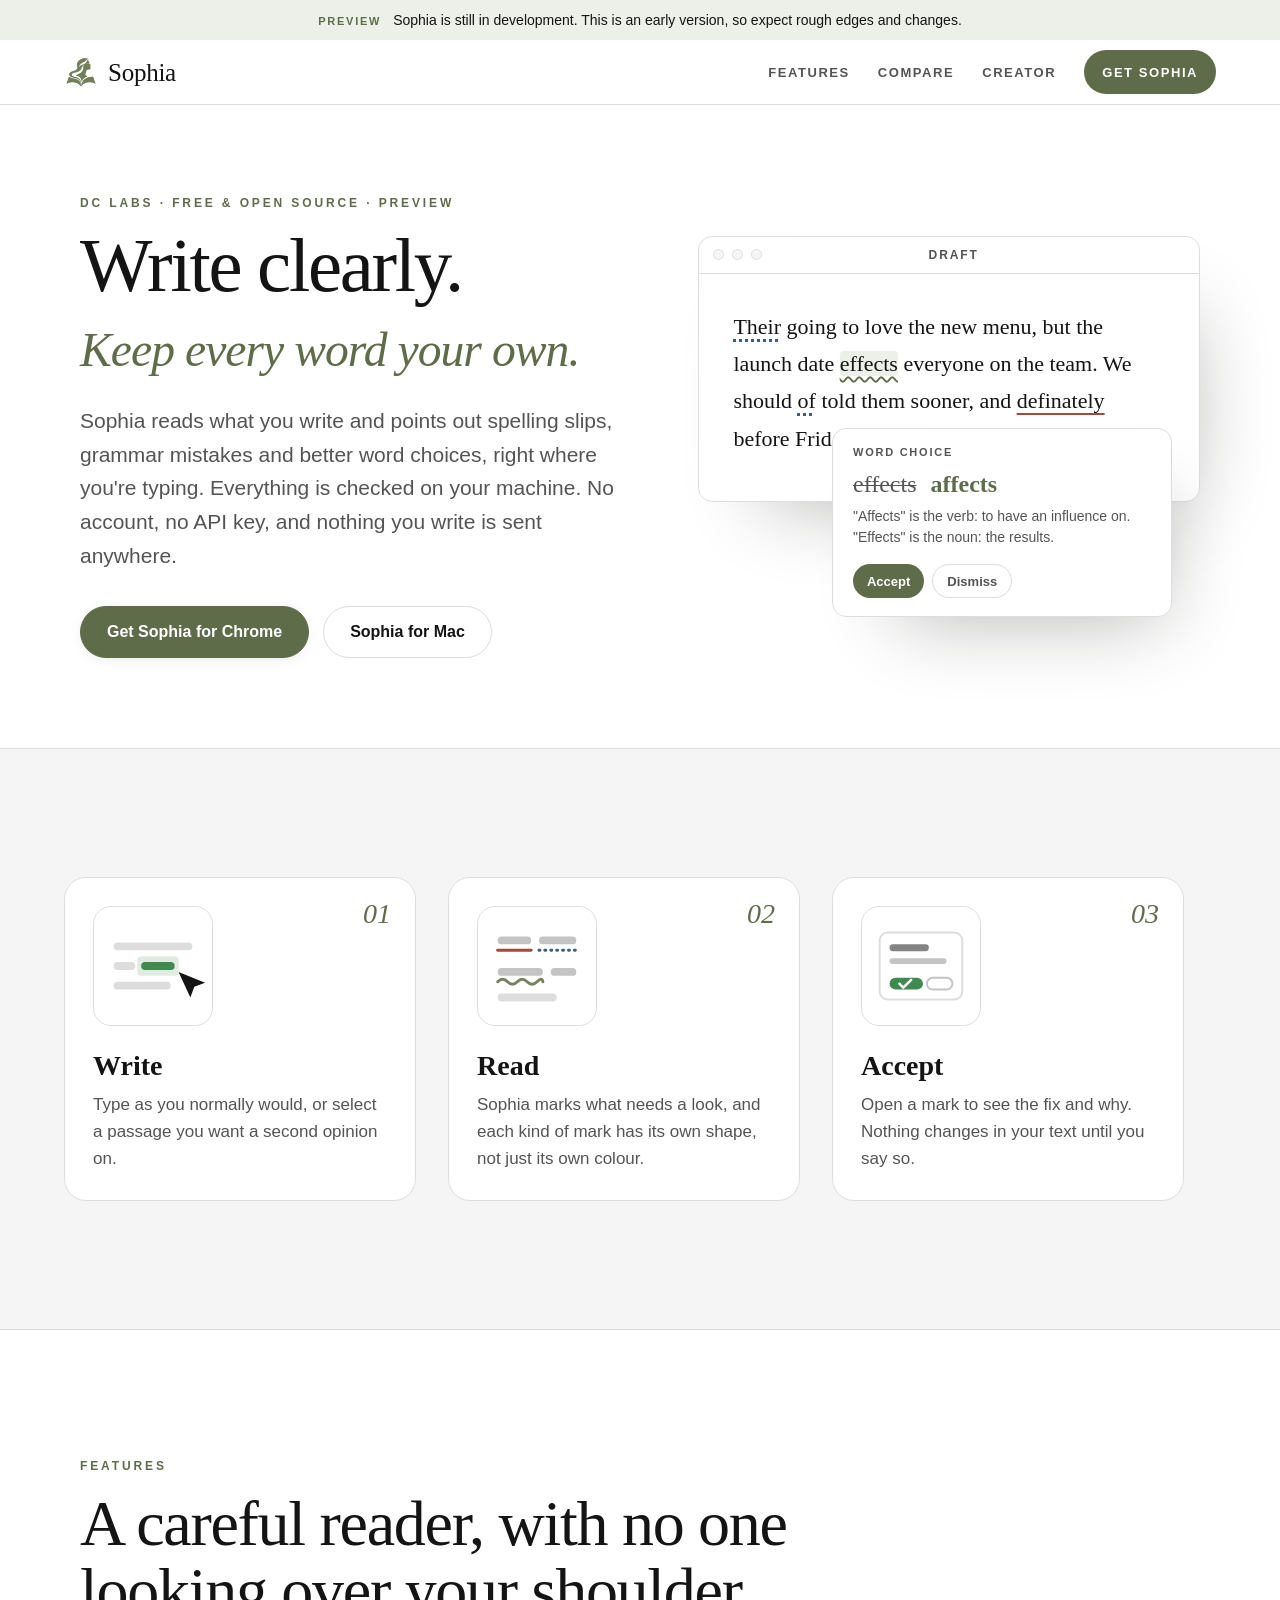
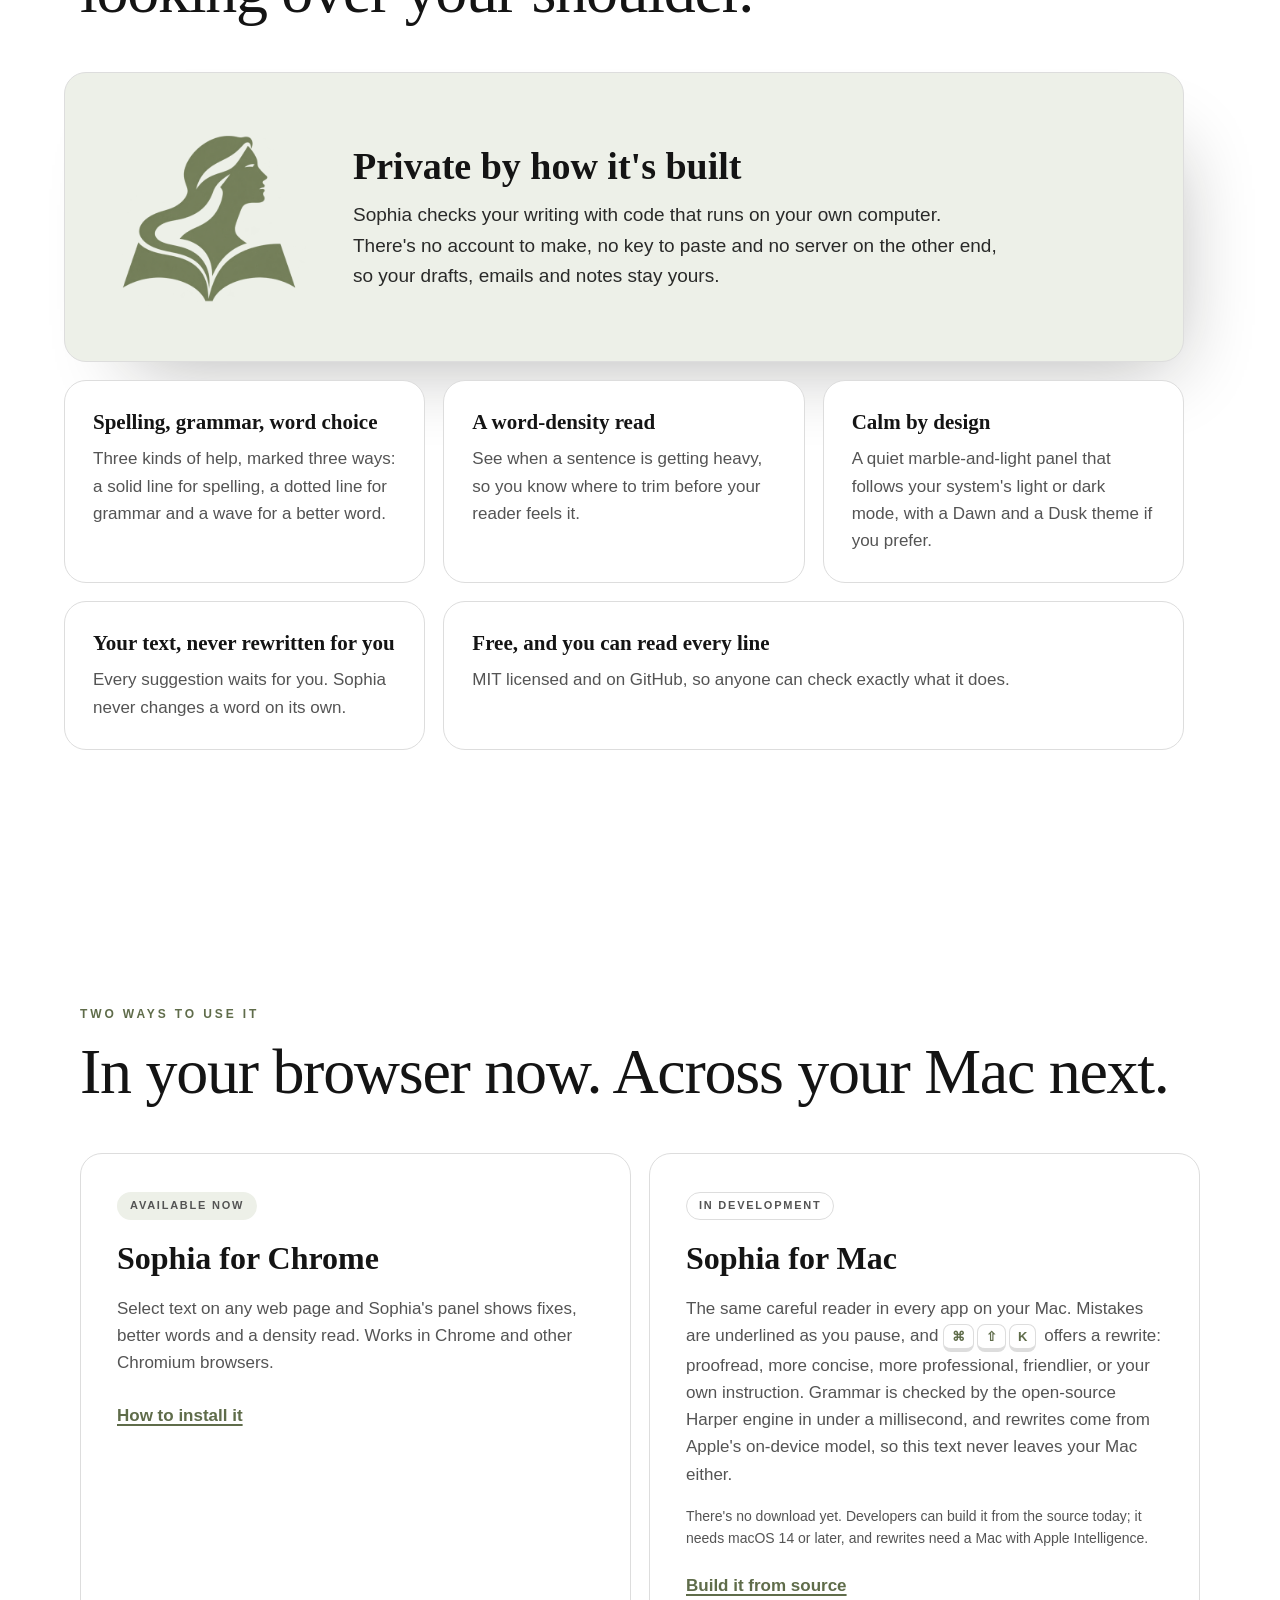
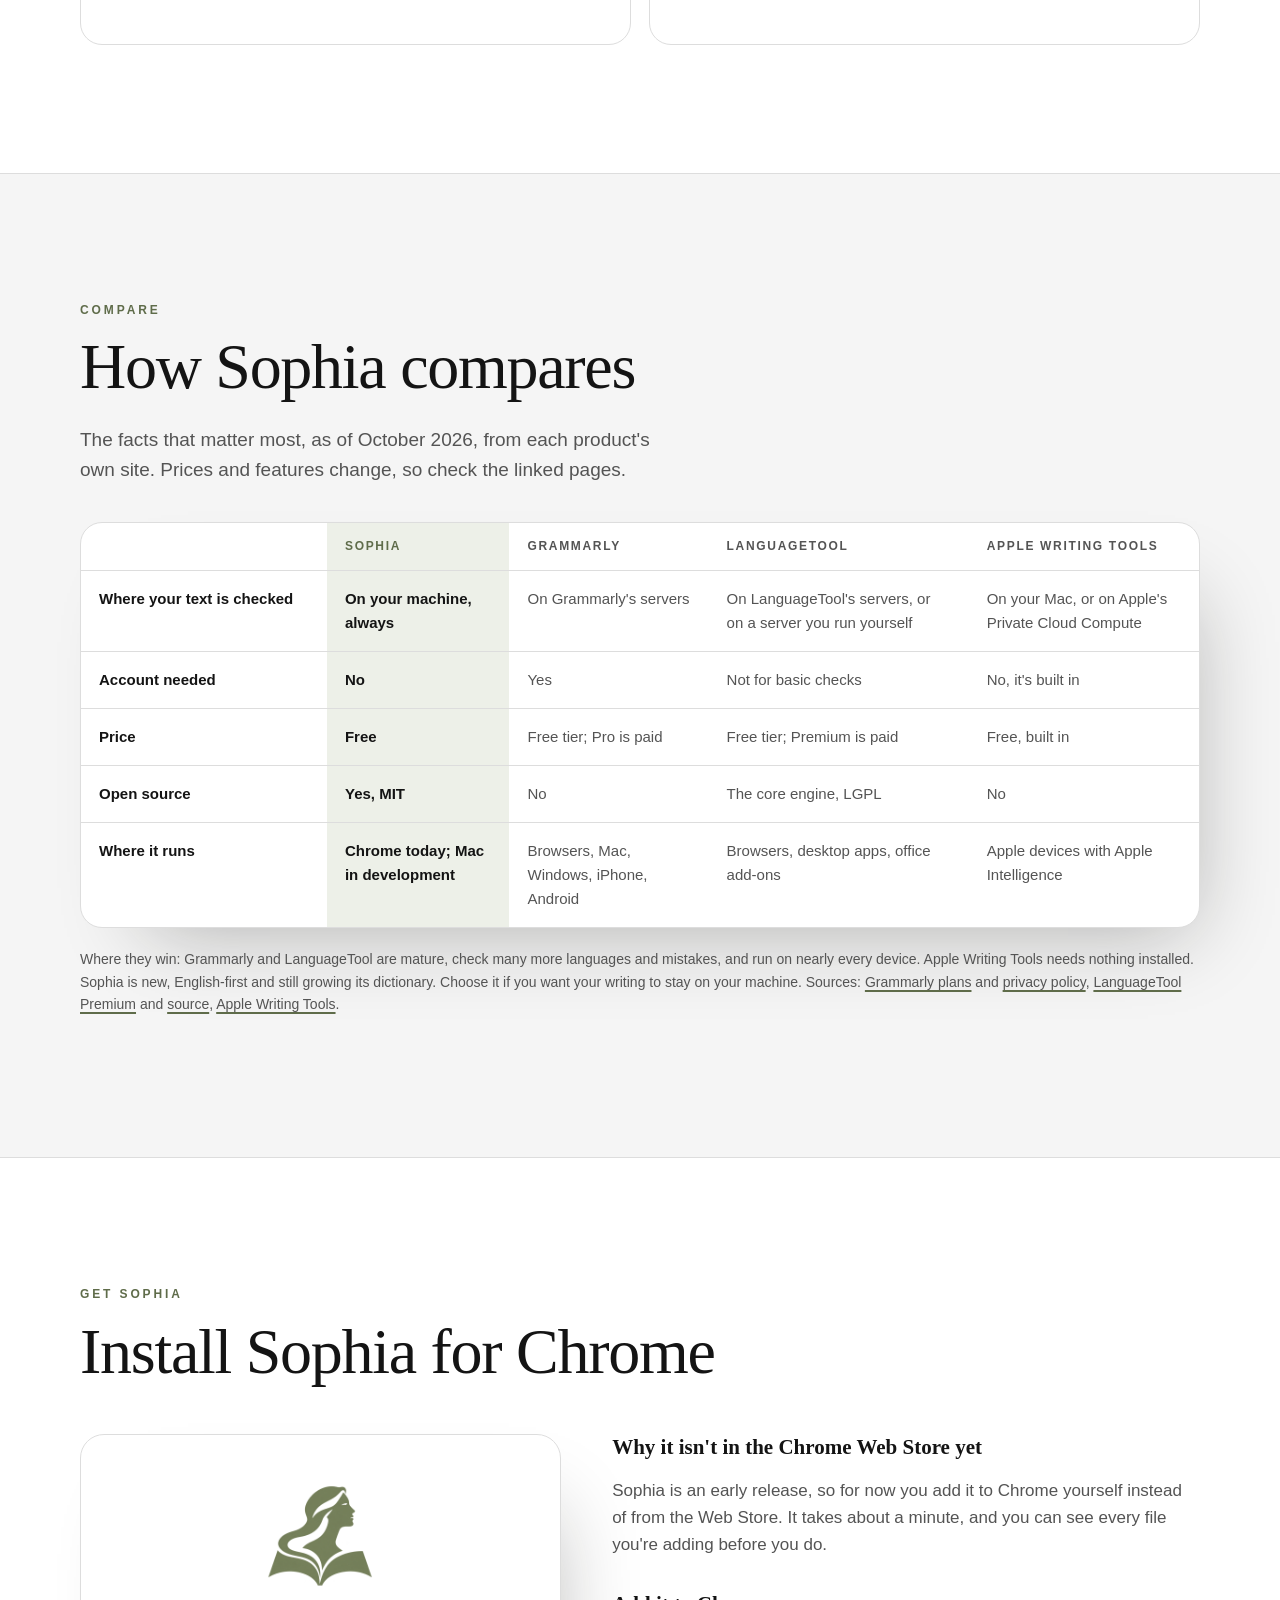
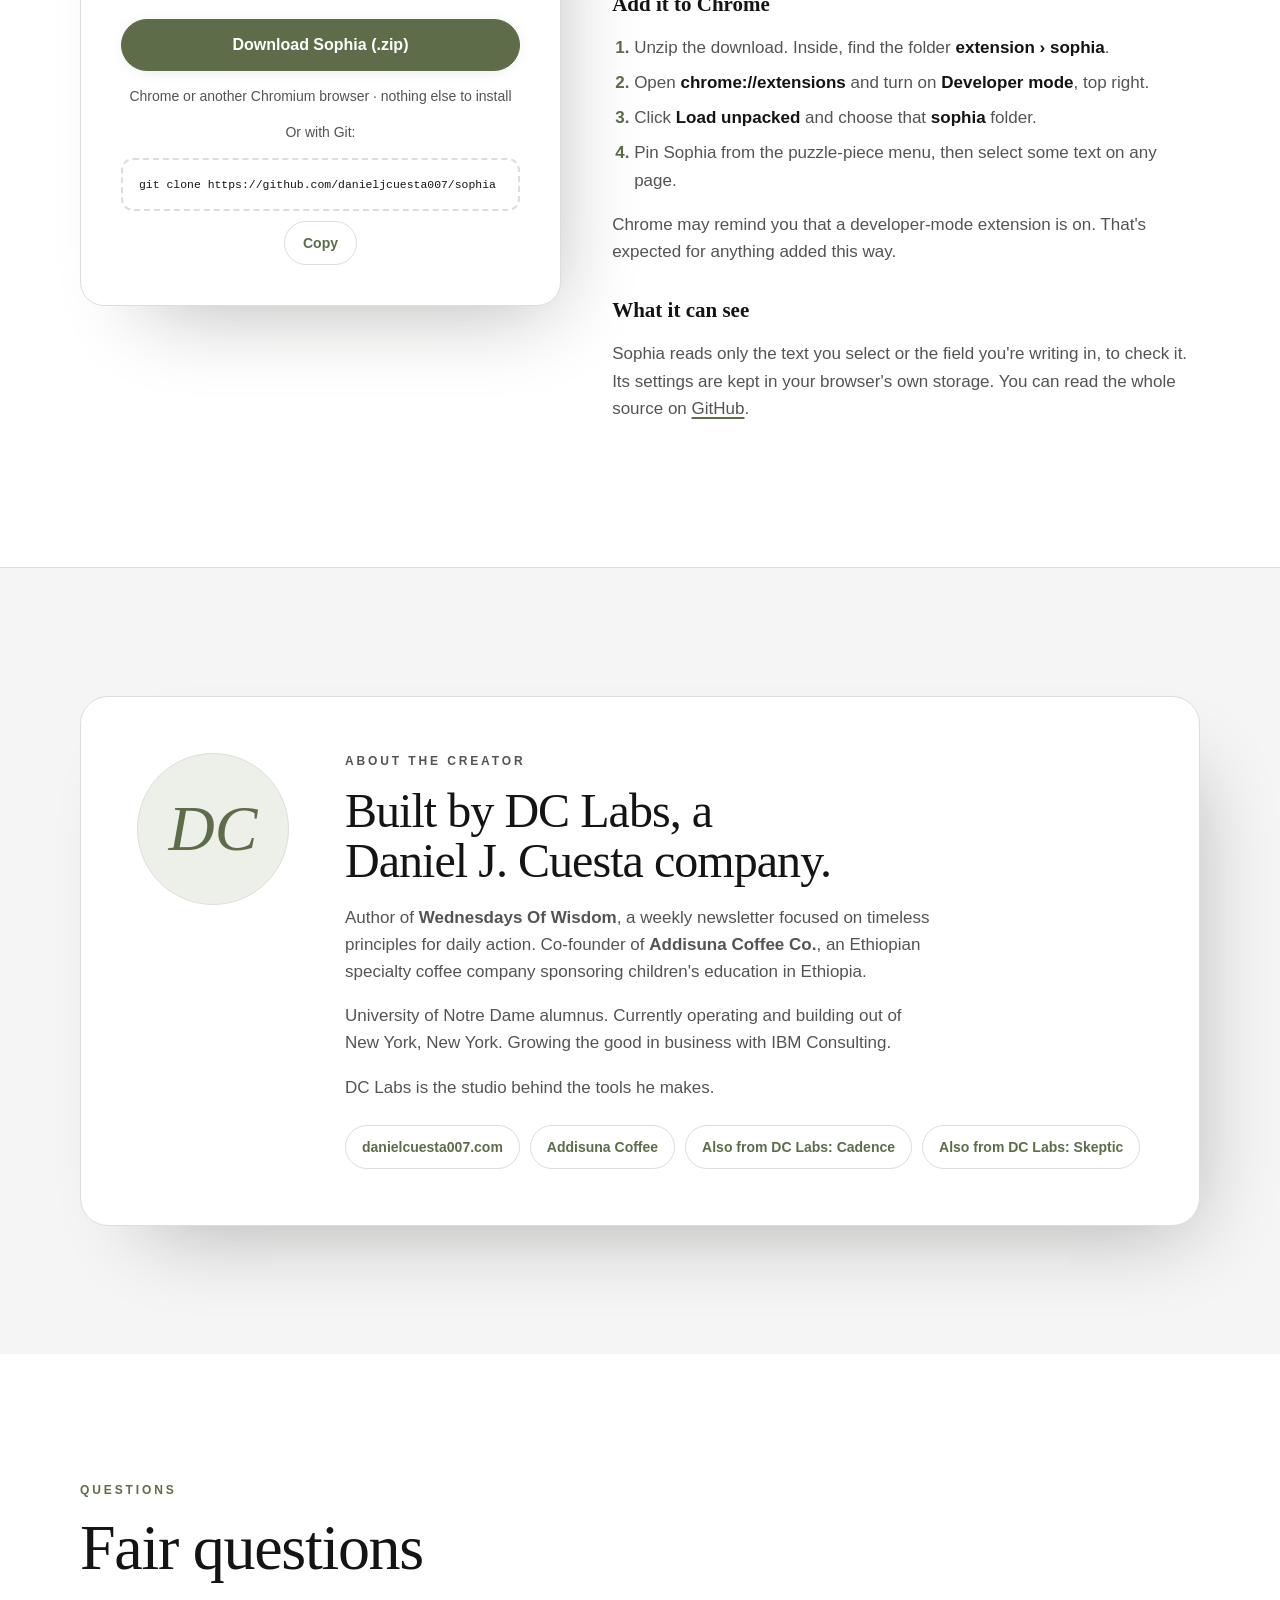
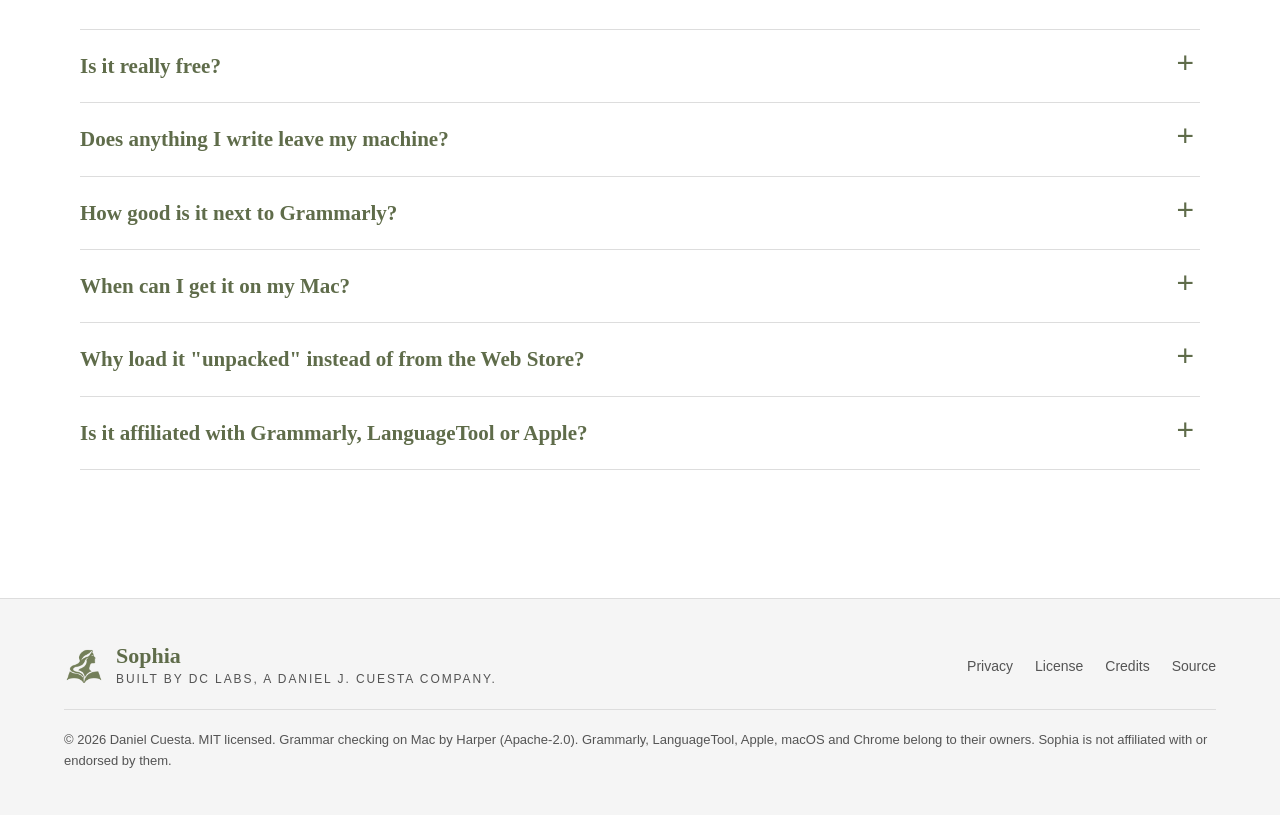
==== site/index.html @ b8b7ab7d "Site: use the Lady Wisdom mark and white surfaces across every page Replaces the older green S (art/" ====
<!doctype html>
<html lang="en">
<head>
<meta charset="utf-8">
<meta name="viewport" content="width=device-width,initial-scale=1">
<title>Sophia: a writing companion that keeps your words on your machine</title>
<meta name="description" content="Sophia checks spelling, grammar and word choice right where you write, and nothing you write leaves your machine. Free and open source, from DC Labs. Preview: still in development. Chrome today, Mac in development.">
<meta name="theme-color" content="#ffffff" media="(prefers-color-scheme: light)">
<meta name="theme-color" content="#141414" media="(prefers-color-scheme: dark)">
<meta property="og:title" content="Sophia: a writing companion that keeps your words on your machine">
<meta property="og:description" content="Spelling, grammar and word choice, checked where you write. No account, no API key, no network calls. Free and open source, from DC Labs.">
<meta property="og:url" content="https://sophia-writing.pages.dev/">
<meta property="og:image" content="https://sophia-writing.pages.dev/icon-512.png">
<link rel="icon" href="favicon.png" type="image/png">
<link rel="apple-touch-icon" href="apple-touch-icon.png">
<link rel="stylesheet" href="style.css">
<script src="site.js" defer></script>
</head>
<body>
<a class="skip" href="#main">Skip to content</a>

<p class="preview-note" role="note"><b>Preview</b> Sophia is still in development. This is an early version, so expect rough edges and changes.</p>

<header class="site-header">
  <a class="brand" href="index.html" aria-label="Sophia home"><img src="icon-512.png" alt="" width="34" height="34"><span>Sophia</span></a>
  <nav aria-label="Main navigation">
    <a href="#features">Features</a>
    <a href="#compare">Compare</a>
    <a href="#creator">Creator</a>
    <a class="nav-cta" href="#get">Get Sophia</a>
  </nav>
</header>

<main id="main" tabindex="-1">

<section class="hero" aria-labelledby="hero-title">
  <div class="hero-grid">
    <div class="hero-copy">
      <p class="eyebrow">DC Labs · Free &amp; open source · Preview</p>
      <h1 id="hero-title">Write clearly.<br><span>Keep every word your own.</span></h1>
      <p class="lede">Sophia reads what you write and points out spelling slips, grammar mistakes and better word choices, right where you're typing. Everything is checked on your machine. No account, no API key, and nothing you write is sent anywhere.</p>
      <div class="hero-actions">
        <a class="button" href="#get">Get Sophia for Chrome</a>
        <a class="button ghost" href="#mac">Sophia for Mac</a>
      </div>
    </div>
    <div class="demo" aria-hidden="true">
      <div class="window">
        <div class="window-bar"><span></span><span></span><span></span><p>Draft</p></div>
        <p class="draft"><mark class="u-grammar">Their</mark> going to love the new menu, but the launch date <mark class="u-word is-open">effects</mark> everyone on the team. We should <mark class="u-grammar">of</mark> told them sooner, and <mark class="u-spell">definately</mark> before Friday.</p>
      </div>
      <div class="card">
        <p class="card-kind">Word choice</p>
        <p class="card-fix"><s>effects</s> <b>affects</b></p>
        <p class="card-why">"Affects" is the verb: to have an influence on. "Effects" is the noun: the results.</p>
        <p class="card-actions"><span class="card-accept">Accept</span><span class="card-dismiss">Dismiss</span></p>
      </div>
    </div>
  </div>
</section>

<section class="steps-band" aria-labelledby="steps-title">
  <h2 id="steps-title" class="visually-hidden">How it works</h2>
  <ol class="steps">
    <li><img class="spot" src="art/select.svg" alt="" width="120" height="120"><h3>Write</h3><p>Type as you normally would, or select a passage you want a second opinion on.</p></li>
    <li><img class="spot" src="art/read.svg" alt="" width="120" height="120"><h3>Read</h3><p>Sophia marks what needs a look, and each kind of mark has its own shape, not just its own colour.</p></li>
    <li><img class="spot" src="art/accept.svg" alt="" width="120" height="120"><h3>Accept</h3><p>Open a mark to see the fix and why. Nothing changes in your text until you say so.</p></li>
  </ol>
</section>

<section class="features" id="features" aria-labelledby="features-title">
  <p class="kicker">Features</p>
  <h2 id="features-title">A careful reader, with no one looking over your shoulder.</h2>
  <ul class="feature-grid">
    <li class="feature-lead"><img class="lead-art" src="icon-512.png" alt="" width="200" height="200"><div><h3>Private by how it's built</h3><p>Sophia checks your writing with code that runs on your own computer. There's no account to make, no key to paste and no server on the other end, so your drafts, emails and notes stay yours.</p></div></li>
    <li><h3>Spelling, grammar, word choice</h3><p>Three kinds of help, marked three ways: a solid line for spelling, a dotted line for grammar and a wave for a better word.</p></li>
    <li><h3>A word-density read</h3><p>See when a sentence is getting heavy, so you know where to trim before your reader feels it.</p></li>
    <li><h3>Calm by design</h3><p>A quiet marble-and-light panel that follows your system's light or dark mode, with a Dawn and a Dusk theme if you prefer.</p></li>
    <li><h3>Your text, never rewritten for you</h3><p>Every suggestion waits for you. Sophia never changes a word on its own.</p></li>
    <li><h3>Free, and you can read every line</h3><p>MIT licensed and on GitHub, so anyone can check exactly what it does.</p></li>
  </ul>
</section>

<section class="surfaces" id="mac" aria-labelledby="surfaces-title">
  <p class="kicker">Two ways to use it</p>
  <h2 id="surfaces-title">In your browser now. Across your Mac next.</h2>
  <div class="surface-grid">
    <article class="surface">
      <p class="status status-ready">Available now</p>
      <h3>Sophia for Chrome</h3>
      <p>Select text on any web page and Sophia's panel shows fixes, better words and a density read. Works in Chrome and other Chromium browsers.</p>
      <a class="text-link" href="#get">How to install it</a>
    </article>
    <article class="surface">
      <p class="status">In development</p>
      <h3>Sophia for Mac</h3>
      <p>The same careful reader in every app on your Mac. Mistakes are underlined as you pause, and <kbd>⌘</kbd><kbd>⇧</kbd><kbd>K</kbd> offers a rewrite: proofread, more concise, more professional, friendlier, or your own instruction. Grammar is checked by the open-source Harper engine in under a millisecond, and rewrites come from Apple's on-device model, so this text never leaves your Mac either.</p>
      <p class="small">There's no download yet. Developers can build it from the source today; it needs macOS 14 or later, and rewrites need a Mac with Apple Intelligence.</p>
      <a class="text-link" href="https://github.com/danieljcuesta007/sophia#build-and-run" rel="noopener">Build it from source</a>
    </article>
  </div>
</section>

<section class="compare" id="compare" aria-labelledby="compare-title">
  <p class="kicker">Compare</p>
  <h2 id="compare-title">How Sophia compares</h2>
  <p class="section-lede">The facts that matter most, as of October 2026, from each product's own site. Prices and features change, so check the linked pages.</p>
  <div class="table-wrap" tabindex="0" role="region" aria-labelledby="compare-title">
    <table>
      <thead><tr><th scope="col"><span class="visually-hidden">Feature</span></th><th scope="col" class="us">Sophia</th><th scope="col">Grammarly</th><th scope="col">LanguageTool</th><th scope="col">Apple Writing Tools</th></tr></thead>
      <tbody>
        <tr><th scope="row">Where your text is checked</th><td class="us">On your machine, always</td><td>On Grammarly's servers</td><td>On LanguageTool's servers, or on a server you run yourself</td><td>On your Mac, or on Apple's Private Cloud Compute</td></tr>
        <tr><th scope="row">Account needed</th><td class="us">No</td><td>Yes</td><td>Not for basic checks</td><td>No, it's built in</td></tr>
        <tr><th scope="row">Price</th><td class="us">Free</td><td>Free tier; Pro is paid</td><td>Free tier; Premium is paid</td><td>Free, built in</td></tr>
        <tr><th scope="row">Open source</th><td class="us">Yes, MIT</td><td>No</td><td>The core engine, LGPL</td><td>No</td></tr>
        <tr><th scope="row">Where it runs</th><td class="us">Chrome today; Mac in development</td><td>Browsers, Mac, Windows, iPhone, Android</td><td>Browsers, desktop apps, office add-ons</td><td>Apple devices with Apple Intelligence</td></tr>
      </tbody>
    </table>
  </div>
  <p class="caption">Where they win: Grammarly and LanguageTool are mature, check many more languages and mistakes, and run on nearly every device. Apple Writing Tools needs nothing installed. Sophia is new, English-first and still growing its dictionary. Choose it if you want your writing to stay on your machine. Sources: <a href="https://www.grammarly.com/plans" rel="noopener">Grammarly plans</a> and <a href="https://www.grammarly.com/privacy-policy" rel="noopener">privacy policy</a>, <a href="https://languagetool.org/premium" rel="noopener">LanguageTool Premium</a> and <a href="https://github.com/languagetool-org/languagetool" rel="noopener">source</a>, <a href="https://support.apple.com/guide/mac-help/use-writing-tools-mchldcd6c260/mac" rel="noopener">Apple Writing Tools</a>.</p>
</section>

<section class="download" id="get" aria-labelledby="get-title">
  <p class="kicker">Get Sophia</p>
  <h2 id="get-title">Install Sophia for Chrome</h2>
  <div class="download-grid">
    <div class="download-card">
      <img src="icon-512.png" alt="The Sophia app icon" width="120" height="120">
      <a class="button" href="https://github.com/danieljcuesta007/sophia/archive/refs/heads/main.zip">Download Sophia (.zip)</a>
      <p class="small">Chrome or another Chromium browser · nothing else to install</p>
      <p class="small">Or with Git:</p>
      <pre><code>git clone https://github.com/danieljcuesta007/sophia</code></pre>
      <button type="button" class="copy" data-copy="git clone https://github.com/danieljcuesta007/sophia">Copy</button>
    </div>
    <div class="first-open">
      <h3 id="why-unpacked">Why it isn't in the Chrome Web Store yet</h3>
      <p>Sophia is an early release, so for now you add it to Chrome yourself instead of from the Web Store. It takes about a minute, and you can see every file you're adding before you do.</p>
      <h3>Add it to Chrome</h3>
      <ol>
        <li>Unzip the download. Inside, find the folder <b>extension › sophia</b>.</li>
        <li>Open <b>chrome://extensions</b> and turn on <b>Developer mode</b>, top right.</li>
        <li>Click <b>Load unpacked</b> and choose that <b>sophia</b> folder.</li>
        <li>Pin Sophia from the puzzle-piece menu, then select some text on any page.</li>
      </ol>
      <p>Chrome may remind you that a developer-mode extension is on. That's expected for anything added this way.</p>
      <h3>What it can see</h3>
      <p>Sophia reads only the text you select or the field you're writing in, to check it. Its settings are kept in your browser's own storage. You can read the whole source on <a href="https://github.com/danieljcuesta007/sophia" rel="noopener">GitHub</a>.</p>
    </div>
  </div>
</section>

<section class="creator" id="creator" aria-labelledby="creator-title">
  <div class="creator-card">
    <div class="monogram" aria-hidden="true">DC</div>
    <div>
      <p class="kicker">About the creator</p>
      <h2 id="creator-title">Built by DC Labs, a Daniel J. Cuesta company.</h2>
      <p>Author of <strong>Wednesdays Of Wisdom</strong>, a weekly newsletter focused on timeless principles for daily action. Co-founder of <strong>Addisuna Coffee Co.</strong>, an Ethiopian specialty coffee company sponsoring children's education in Ethiopia.</p>
      <p>University of Notre Dame alumnus. Currently operating and building out of New York, New York. Growing the good in business with IBM Consulting.</p>
      <p>DC Labs is the studio behind the tools he makes.</p>
      <ul class="creator-links">
        <li><a href="https://danielcuesta007.com" rel="noopener">danielcuesta007.com</a></li>
        <li><a href="https://addisuna.com" rel="noopener">Addisuna Coffee</a></li>
        <li><a href="https://cadence-dictation.pages.dev" rel="noopener">Also from DC Labs: Cadence</a></li>
        <li><a href="https://skeptic.pages.dev" rel="noopener">Also from DC Labs: Skeptic</a></li>
      </ul>
    </div>
  </div>
</section>

<section class="faq" id="faq" aria-labelledby="faq-title">
  <p class="kicker">Questions</p>
  <h2 id="faq-title">Fair questions</h2>
  <details><summary>Is it really free?</summary><p>Yes. Sophia is open source under the MIT license, with no account, trial or word limit.</p></details>
  <details><summary>Does anything I write leave my machine?</summary><p>No. Your text is checked by code running on your computer, and Sophia sends nothing you write anywhere. The Chrome panel loads its typefaces from Google Fonts, which is a request for fonts, not for your text, and it falls back to your system's fonts without it.</p></details>
  <details><summary>How good is it next to Grammarly?</summary><p>Honestly, it's earlier. Sophia catches common spelling slips, grammar mistakes and confusable words, but its spelling list is still small and it checks English first. It's built for people who would rather have a careful local reader than send their writing to a server.</p></details>
  <details><summary>When can I get it on my Mac?</summary><p>The Mac version is built and in testing. Until there's a download, developers can <a href="https://github.com/danieljcuesta007/sophia#build-and-run" rel="noopener">build it from the source</a>.</p></details>
  <details><summary>Why load it "unpacked" instead of from the Web Store?</summary><p>It's an early release. <a href="#why-unpacked">Here's why, and how to add it</a> in about a minute.</p></details>
  <details><summary>Is it affiliated with Grammarly, LanguageTool or Apple?</summary><p>No. They're named only to compare and to credit. Sophia is an independent project.</p></details>
</section>

<p class="visually-hidden" role="status" data-copy-status></p>
</main>

<footer class="site-footer">
  <div class="footer-brand"><img src="icon-512.png" alt="" width="40" height="40"><p><strong>Sophia</strong><br>Built by DC Labs, a Daniel J. Cuesta company.</p></div>
  <nav aria-label="Footer">
    <a href="legal.html#privacy">Privacy</a>
    <a href="legal.html#license">License</a>
    <a href="legal.html#credits">Credits</a>
    <a href="https://github.com/danieljcuesta007/sophia" rel="noopener">Source</a>
  </nav>
  <p class="fineprint">© 2026 Daniel Cuesta. MIT licensed. Grammar checking on Mac by Harper (Apache-2.0). Grammarly, LanguageTool, Apple, macOS and Chrome belong to their owners. Sophia is not affiliated with or endorsed by them.</p>
</footer>
</body>
</html>
---- site/style.css ----
/* Sophia: white and ink, with one sage-green accent from the Lady Wisdom mark (#76845E).
   The three mark colours (terra = spelling, lapis = grammar, sage = word choice) are the product's own
   and appear only on marks, never as decoration. Night mode is ink paper with white type.
   Layout and accessibility rules follow the Cadence site so DC Labs pages behave alike. */
:root {
  --paper:#ffffff; --paper-2:#f5f5f5; --ink:#141414; --muted:#545454; --line:#dddddd; --card:#ffffff;
  --accent:#5f6c4a; --accent-text:#5f6c4a; --accent-ink:#ffffff; --accent-soft:#edf0e8; --shadow:0 2px 18px -8px rgba(20,20,15,.22); --shadow-long:28px 40px 80px -40px rgba(20,20,15,.32);
  --terra:#a14b3c; --lapis:#3f5d78; --sage:#5f6c4a;
  --print:#ffffff;
  --serif:"Iowan Old Style","New York","Palatino Linotype",Georgia,serif;
  --sans:-apple-system,BlinkMacSystemFont,"SF Pro Text","Helvetica Neue",Arial,sans-serif;
  --mono:ui-monospace,"SF Mono",Menlo,monospace;
  --gutter:clamp(16px,5vw,64px); --max:1120px;
  color-scheme:light dark;
}
@media (min-width:1300px) { :root { --max:min(1400px, calc(100vw - 2 * var(--gutter))); } }
@media (min-width:1800px) { :root { --max:min(1640px, calc(100vw - 2 * var(--gutter))); } }
@media (min-width:2400px) { :root { --max:min(1840px, calc(100vw - 2 * var(--gutter))); } }
@media (prefers-color-scheme:dark) {
  :root { --paper:#141414; --paper-2:#1b1b1b; --ink:#ffffff; --muted:#b5b5b5; --line:#333333; --card:#1f1f1f;
    --accent:#b4c290; --accent-text:#b4c290; --accent-ink:#141414; --accent-soft:#25301f; --shadow:0 2px 18px -8px rgba(0,0,0,.6); --shadow-long:28px 40px 80px -40px rgba(0,0,0,.7);
    --terra:#e08a78; --lapis:#8fb0cf; --sage:#b4c290; }
}
*,*::before,*::after { box-sizing:border-box; }
html { scroll-behavior:smooth; -webkit-text-size-adjust:100%; }
body { margin:0; background:var(--paper); color:var(--ink); font:17px/1.6 var(--sans); overflow-wrap:anywhere; }
img { display:block; max-width:100%; height:auto; }
figure { margin:0; }
a { color:inherit; text-underline-offset:3px; text-decoration-color:var(--accent); text-decoration-thickness:2px; }
code,pre,kbd { font-family:var(--mono); }
code { font-size:.88em; }
:focus-visible { outline:3px solid var(--accent); outline-offset:3px; border-radius:6px; }
.visually-hidden { position:absolute; width:1px; height:1px; margin:-1px; padding:0; border:0; clip-path:inset(50%); white-space:nowrap; }
.skip { position:absolute; left:16px; top:-60px; z-index:10; background:var(--ink); color:var(--paper); padding:10px 14px; border-radius:10px; }
.skip:focus { top:12px; }

/* Accent text uses --accent-text (AA on every surface); --accent fills buttons and the lead card. */

.preview-note { margin:0; padding:10px var(--gutter); background:var(--accent-soft); color:var(--ink); font:500 14px/1.45 var(--sans); text-align:center; }
.preview-note b { font:700 11px/1 var(--sans); letter-spacing:.16em; text-transform:uppercase; color:var(--accent-text); margin-right:8px; }
.site-header { position:sticky; top:0; z-index:5; display:flex; justify-content:space-between; align-items:center; gap:16px; flex-wrap:wrap;
  padding:10px var(--gutter); background:color-mix(in srgb,var(--paper) 88%,transparent); backdrop-filter:saturate(1.4) blur(12px); -webkit-backdrop-filter:saturate(1.4) blur(12px); border-bottom:1px solid var(--line); }
.brand img,.footer-brand img { background:transparent; }
.brand { display:flex; align-items:center; gap:10px; text-decoration:none; font:500 25px/1 var(--serif); letter-spacing:-.01em; color:var(--ink); }
.site-header nav { display:flex; gap:clamp(12px,3vw,28px); align-items:center; flex-wrap:wrap; font:600 13px/1 var(--sans); letter-spacing:.12em; text-transform:uppercase; }
.site-header nav a { text-decoration:none; color:var(--muted); min-height:44px; display:inline-flex; align-items:center; }
.site-header nav a:hover { color:var(--accent); }
.site-header .nav-cta { color:var(--accent-ink); background:var(--accent); padding:0 18px; border-radius:999px; box-shadow:none; }
.site-header .nav-cta:hover { color:var(--accent-ink); transform:translate(-1px,-1px); box-shadow:var(--shadow); }

main > section { padding:clamp(72px,10vw,128px) var(--gutter); }
main > section > * { max-width:var(--max); margin-left:auto; margin-right:auto; }
.kicker,.eyebrow { font:700 12px/1.4 var(--sans); letter-spacing:.24em; text-transform:uppercase; color:var(--accent-text); margin-top:0; margin-bottom:16px; }
h1,h2,h3 { margin:0; line-height:1.05; color:var(--ink); }
h2 { font:500 clamp(36px,5.2vw,64px)/1.04 var(--serif); letter-spacing:-.02em; text-wrap:balance; margin-bottom:clamp(28px,4vw,48px); }
h3 { font:700 21px/1.25 var(--serif); }
.section-lede { color:var(--muted); font-size:19px; padding-right:max(0px,calc(100% - 60ch)); margin-top:-24px; margin-bottom:36px; }
.caption { color:var(--muted); font-size:14px; margin-top:20px; }

/* Hero */
.hero { padding-top:clamp(48px,7vw,96px) !important; padding-bottom:clamp(56px,7vw,96px) !important; }
.hero-grid { display:grid; grid-template-columns:minmax(0,1.05fr) minmax(0,.95fr); gap:clamp(32px,5vw,72px); align-items:center; }
.hero h1 { font:500 clamp(48px,6vw,92px)/.98 var(--serif); letter-spacing:-.03em; }
.hero h1 span { display:inline-block; margin-top:.12em; font-style:italic; font-weight:400; font-size:.62em; letter-spacing:-.02em; color:var(--accent-text); }
.lede { font-size:clamp(18px,1.7vw,21px); color:var(--muted); max-width:52ch; margin:26px 0 34px; }
.hero-actions { display:flex; gap:14px; flex-wrap:wrap; }
.button { display:inline-flex; align-items:center; justify-content:center; min-height:52px; padding:0 26px; border-radius:999px;
  background:var(--accent); color:var(--accent-ink); font:700 16px/1 var(--sans); text-decoration:none; border:1px solid var(--accent); box-shadow:var(--shadow); transition:transform .12s, box-shadow .12s; }
.button:hover { transform:translate(-2px,-2px); box-shadow:var(--shadow); }
.button:active { transform:translate(2px,2px); box-shadow:none; }
.button.ghost { background:transparent; color:var(--ink); border-color:var(--line); box-shadow:none; }
.button.ghost:hover { background:var(--accent-soft); box-shadow:none; transform:none; }

/* Hero demo: a draft with Sophia's three marks and one open suggestion card */
.demo { position:relative; padding-bottom:clamp(110px,9vw,130px); }
.window { background:var(--card); border:1px solid var(--line); border-radius:14px; box-shadow:var(--shadow-long); overflow:hidden; }
.window-bar { display:flex; gap:8px; align-items:center; padding:12px 14px; border-bottom:1px solid var(--line); }
.window-bar span { width:11px; height:11px; border-radius:50%; border:1px solid var(--line); background:var(--paper-2); }
.window-bar p { margin:0 auto; font:600 12px/1 var(--sans); letter-spacing:.16em; text-transform:uppercase; color:var(--muted); transform:translateX(-24px); }
.draft { margin:0; padding:clamp(22px,3.4vw,34px) clamp(18px,3.4vw,34px) clamp(28px,4vw,44px); font:clamp(18px,1.9vw,22px)/1.7 var(--serif); color:var(--ink); min-height:clamp(200px,17vw,240px); }
.draft mark { background:none; color:inherit; text-decoration-line:underline; text-decoration-thickness:2px; text-underline-offset:5px; animation:mark-in .5s ease-out both; }
.u-spell { text-decoration-color:var(--terra); text-decoration-style:solid; animation-delay:.5s !important; }
.u-grammar { text-decoration-color:var(--lapis); text-decoration-style:dotted; text-decoration-thickness:3px !important; animation-delay:.8s !important; }
.u-word { text-decoration-color:var(--sage); text-decoration-style:wavy; animation-delay:1.1s !important; }
.u-word.is-open { background:var(--accent-soft) !important; border-radius:4px; }
.card { position:absolute; right:clamp(0px,3vw,28px); bottom:0; width:min(340px,88%); background:var(--card); border:1px solid var(--line); border-radius:14px; padding:18px 20px; box-shadow:var(--shadow-long); animation:card-in .5s ease-out 1.6s both; }
.card p { margin:0; }
.card-kind { display:flex; align-items:center; gap:8px; font:700 11px/1 var(--sans); letter-spacing:.16em; text-transform:uppercase; color:var(--muted); }
.card-fix { margin-top:12px !important; font:500 24px/1.2 var(--serif); }
.card-fix s { color:var(--muted); text-decoration-thickness:1px; margin-right:8px; }
.card-fix b { font-weight:600; color:var(--accent-text); }
.card-why { margin-top:8px !important; font-size:14px; line-height:1.5; color:var(--muted); }
.card-actions { display:flex; gap:8px; margin-top:16px !important; }
.card-accept,.card-dismiss { display:inline-flex; align-items:center; min-height:34px; padding:0 14px; border-radius:999px; font:700 13px/1 var(--sans); }
.card-accept { background:var(--accent); color:var(--accent-ink); }
.card-dismiss { border:1px solid var(--line); color:var(--muted); }
@keyframes mark-in { from { text-decoration-color:transparent; } }
@keyframes card-in { from { opacity:0; transform:translateY(10px); } }

/* Steps */
.steps-band { background:var(--paper-2); border-block:1px solid var(--line); }
.steps { list-style:none; padding:0; margin:0; display:grid; grid-template-columns:repeat(3,minmax(0,1fr)); gap:clamp(16px,3vw,32px); counter-reset:step; }
.steps li { counter-increment:step; position:relative; background:var(--card); border:1px solid var(--line); border-radius:22px; padding:28px; }
.steps li::before { content:"0" counter(step); position:absolute; top:22px; right:24px; font:italic 500 28px/1 var(--serif); color:var(--accent-text); }
.spot { width:120px; height:120px; background:var(--print); border-radius:18px; border:1px solid var(--line); }
.steps h3 { margin:22px 0 8px; font-size:28px; }
.steps p { margin:0; color:var(--muted); }
kbd { display:inline-flex; align-items:center; min-height:28px; padding:0 8px; margin-right:3px; border:1px solid var(--line); border-bottom-width:4px; border-radius:8px; background:var(--card); color:var(--accent); font:700 13px/1 var(--sans); }

/* Features */
.feature-grid { list-style:none; padding:0; margin:0; display:grid; grid-template-columns:repeat(3,minmax(0,1fr)); gap:18px; }
.feature-grid li { border:1px solid var(--line); border-radius:22px; padding:28px; background:var(--card); }
.feature-grid p { color:var(--muted); margin:10px 0 0; }
.feature-grid li:last-child { grid-column:span 2; }
.feature-lead { grid-column:span 3; display:grid; grid-template-columns:auto minmax(0,1fr); gap:clamp(20px,4vw,44px); align-items:center;
  background:var(--accent-soft) !important; color:var(--ink); padding:clamp(24px,4vw,44px) !important; box-shadow:var(--shadow-long); }
.lead-art { width:clamp(120px,16vw,200px); height:auto; }
.feature-lead h3 { font-size:clamp(28px,3.2vw,38px); color:var(--ink); }
.feature-lead p { color:var(--ink) !important; opacity:.9; font-size:19px; max-width:62ch; }

/* Two surfaces */
.surface-grid { display:grid; grid-template-columns:repeat(2,minmax(0,1fr)); gap:18px; }
.surface { border:1px solid var(--line); border-radius:22px; padding:clamp(24px,3.4vw,36px); background:var(--card); }
.surface h3 { font-size:clamp(26px,2.6vw,32px); margin-bottom:12px; }
.surface p { color:var(--muted); }
.status { display:inline-flex; align-items:center; min-height:28px; padding:0 12px; margin:0 0 18px; border-radius:999px; border:1px solid var(--line); font:700 11px/1 var(--sans); letter-spacing:.16em; text-transform:uppercase; color:var(--muted); }
.status-ready { background:var(--accent-soft); border-color:transparent; color:var(--accent-text); }
.text-link { display:inline-flex; align-items:center; min-height:44px; font-weight:650; color:var(--accent-text); }

/* Compare */
.compare { background:var(--paper-2); border-block:1px solid var(--line); }
.table-wrap { overflow-x:auto; border:1px solid var(--line); border-radius:22px; background:var(--card); box-shadow:var(--shadow-long); }
table { width:100%; min-width:760px; border-collapse:collapse; font-size:15px; }
th,td { padding:16px 18px; text-align:left; vertical-align:top; border-bottom:1px solid var(--line); }
tbody tr:last-child > * { border-bottom:0; }
thead th { font:700 12px/1.3 var(--sans); letter-spacing:.14em; text-transform:uppercase; color:var(--muted); border-bottom:1px solid var(--line); }
tbody th { font-weight:650; width:22%; }
td { color:var(--muted); }
.us { background:var(--accent-soft); color:var(--ink) !important; font-weight:650; }
thead .us { color:var(--accent-text) !important; }

/* Download */
.download-grid { display:grid; grid-template-columns:minmax(0,.9fr) minmax(0,1.1fr); gap:clamp(24px,4vw,56px); align-items:start; }
.download-card { position:relative; border:1px solid var(--line); border-radius:24px; padding:clamp(24px,4vw,40px); background:var(--card); text-align:center; box-shadow:var(--shadow-long); }
.download-card img { margin:0 auto 24px; }
.download-card .button { width:100%; }
.small { color:var(--muted); font-size:14px; }
.download-card pre { text-align:left; }
pre { background:var(--paper); border:2px dashed var(--line); border-radius:12px; padding:14px 16px; font-size:13px; line-height:1.65; white-space:pre-wrap; overflow-wrap:anywhere; margin:0; color:var(--ink); }
.copy { margin-top:10px; min-height:44px; padding:0 18px; border:1px solid var(--line); border-radius:999px; background:var(--card); color:var(--accent); font:700 14px/1 var(--sans); cursor:pointer; }
.copy:hover { background:var(--accent-soft); }
.first-open h3 { margin:0 0 10px; }
.first-open h3:not(:first-child) { margin-top:32px; }
.first-open p,.first-open li { color:var(--muted); }
.first-open ol { padding-left:22px; }
.first-open li { margin-bottom:8px; }
.first-open li::marker { color:var(--accent-text); font-weight:700; }
.first-open b { color:var(--ink); }

/* Creator */
.creator { background:var(--paper-2); border-top:1px solid var(--line); }
.creator-card { display:grid; grid-template-columns:auto minmax(0,1fr); gap:clamp(24px,5vw,56px); border:1px solid var(--line); border-radius:28px; padding:clamp(24px,5vw,56px); background:var(--card); box-shadow:var(--shadow-long); }
.monogram { width:clamp(96px,13vw,152px); aspect-ratio:1; border-radius:50%; display:grid; place-items:center; background:var(--accent-soft); color:var(--accent-text); border:1px solid var(--line); font:italic 500 clamp(40px,5.4vw,64px)/1 var(--serif); }
.creator h2 { font-size:clamp(30px,4vw,48px); margin-bottom:18px; }
.creator p { max-width:62ch; color:var(--muted); }
.creator-links { list-style:none; padding:0; margin:24px 0 0; display:flex; flex-wrap:wrap; gap:10px; }
.creator-links a { display:inline-flex; align-items:center; min-height:44px; padding:0 16px; border:1px solid var(--line); border-radius:999px; text-decoration:none; font-size:14px; font-weight:600; color:var(--accent); }
.creator-links a:hover { background:var(--accent-soft); }

/* FAQ */
.faq details { border-top:1px solid var(--line); }
.faq details:last-of-type { border-bottom:1px solid var(--line); }
.faq summary { cursor:pointer; list-style:none; position:relative; padding:22px 40px 22px 0; min-height:44px; font:700 21px/1.35 var(--serif); color:var(--accent); }
.faq summary::-webkit-details-marker { display:none; }
.faq summary::after { content:"+"; position:absolute; right:6px; top:18px; font:400 30px/1 var(--sans); color:var(--accent-text); }
.faq details[open] summary::after { content:"\2212"; }
.faq details p { margin:0 0 22px; color:var(--muted); max-width:66ch; }

/* Footer */
.site-footer { border-top:1px solid var(--line); background:var(--paper-2); padding:44px var(--gutter); display:grid; grid-template-columns:auto minmax(0,1fr); gap:20px 40px; align-items:center; }
.footer-brand { display:flex; gap:12px; align-items:center; }
.footer-brand p { margin:0; font-size:12px; letter-spacing:.16em; text-transform:uppercase; color:var(--muted); }
.footer-brand strong { color:var(--accent); font:700 22px/1.2 var(--serif); letter-spacing:0; text-transform:none; }
.site-footer nav { display:flex; flex-wrap:wrap; gap:6px 22px; justify-content:flex-end; font-size:14px; }
.site-footer nav a { text-decoration:none; color:var(--muted); min-height:44px; display:inline-flex; align-items:center; }
.site-footer nav a:hover { color:var(--accent); }
.fineprint { grid-column:1 / -1; margin:0; padding-top:20px; border-top:1px solid var(--line); font-size:13px; color:var(--muted); }

/* Legal page */
.doc-page main { max-width:760px; margin:0 auto; padding:clamp(48px,8vw,96px) var(--gutter); }
.doc h1 { font:700 clamp(40px,6vw,64px)/1.02 var(--serif); letter-spacing:-.03em; color:var(--accent); }
.doc h2 { font-size:clamp(26px,3.2vw,34px); margin:52px 0 14px; padding-top:22px; border-top:1px solid var(--line); max-width:none; }
.doc h3 { margin:26px 0 8px; }
.doc p,.doc li { color:var(--muted); }
.doc li { margin-bottom:10px; }
.doc-date { font-size:13px; color:var(--muted); }

@media (max-width:900px) {
  .hero-grid,.steps,.download-grid,.creator-card,.site-footer,.surface-grid { grid-template-columns:minmax(0,1fr); }
  .feature-grid { grid-template-columns:repeat(2,minmax(0,1fr)); }
  .feature-lead { grid-column:span 2; }
  .site-footer nav { justify-content:flex-start; }
}
@media (max-width:560px) {
  .demo { padding-bottom:0; }
  .card { position:relative; right:auto; width:auto; margin:-28px 12px 0; }
  .draft { min-height:0; padding-bottom:52px; }
  .site-header nav a:not(.nav-cta) { display:none; }
  .feature-grid { grid-template-columns:minmax(0,1fr); }
  .feature-grid li:last-child { grid-column:auto; }
  .feature-lead { grid-column:auto; grid-template-columns:minmax(0,1fr); }
}
@media (prefers-reduced-motion:reduce) {
  html { scroll-behavior:auto; }
  .draft mark,.card { animation:none; }
  .button { transition:none; }
  .button:hover,.button:active,.site-header .nav-cta:hover { transform:none; }
}
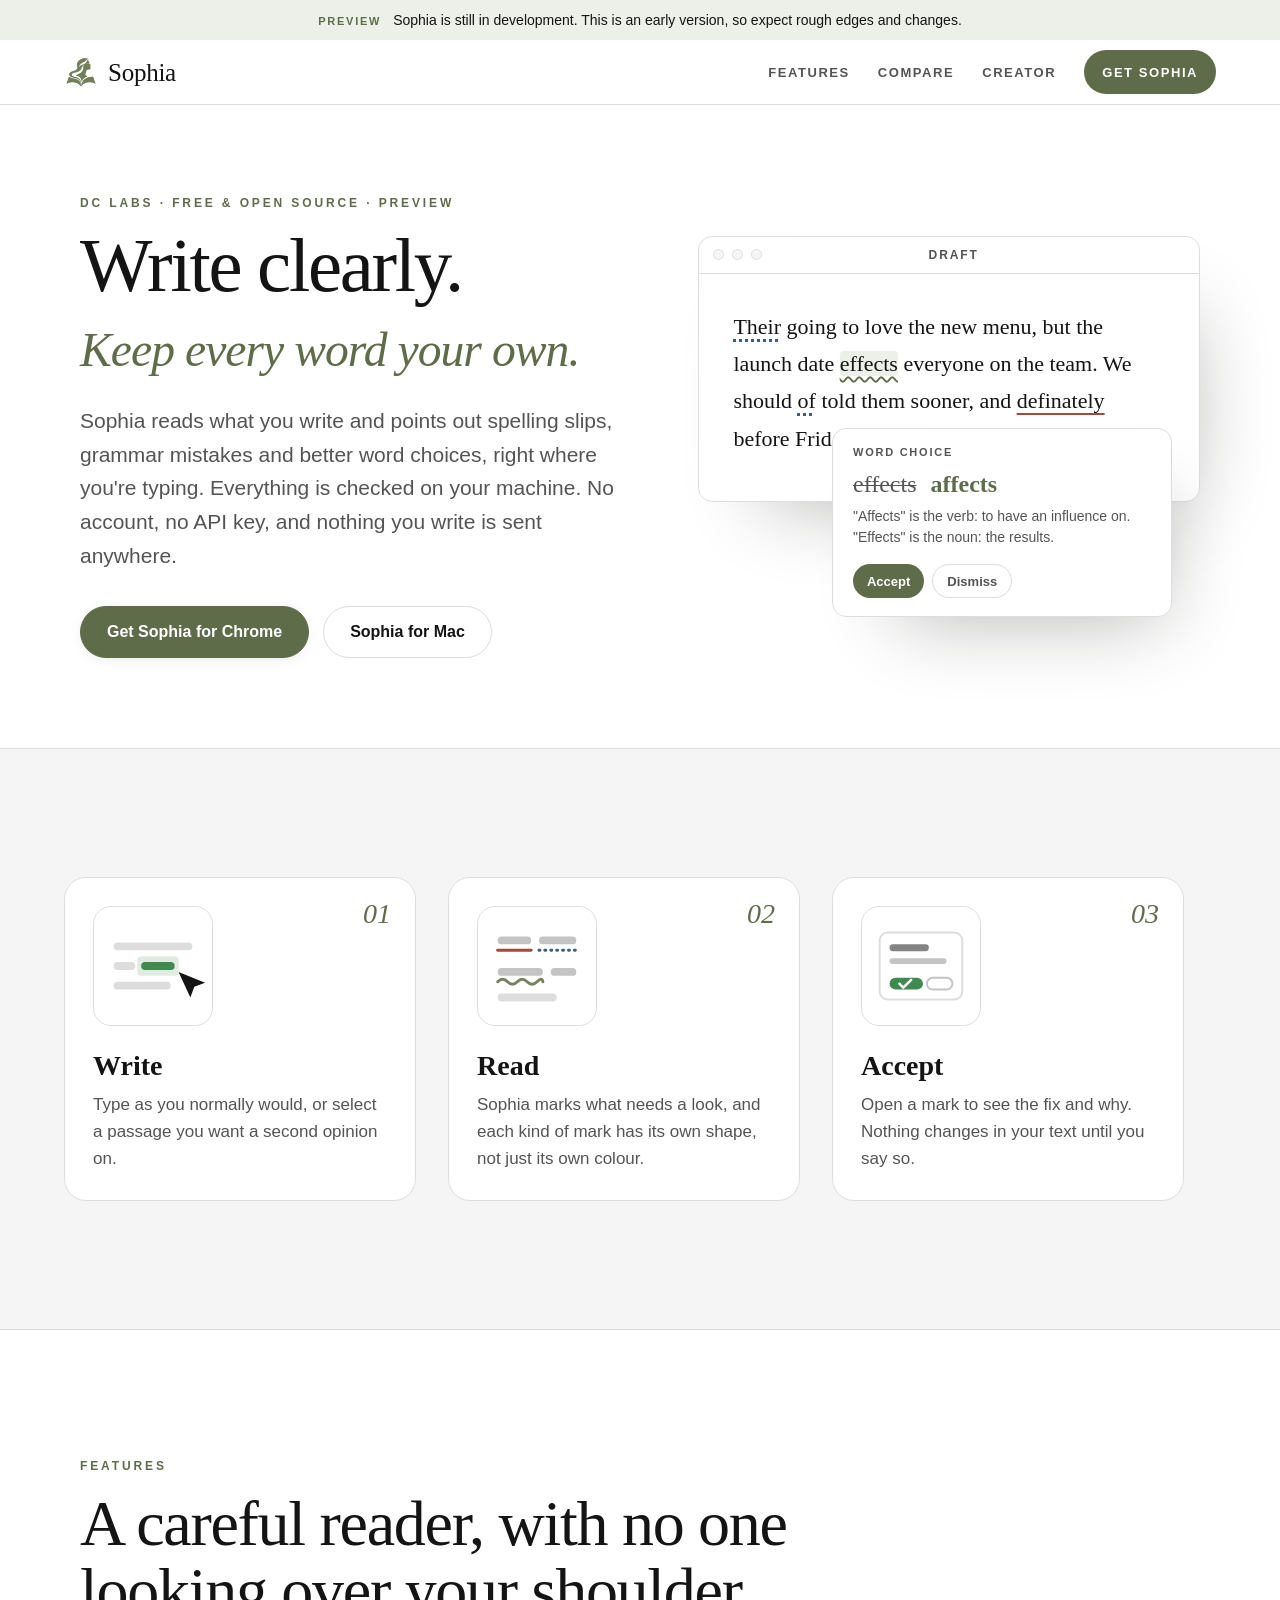
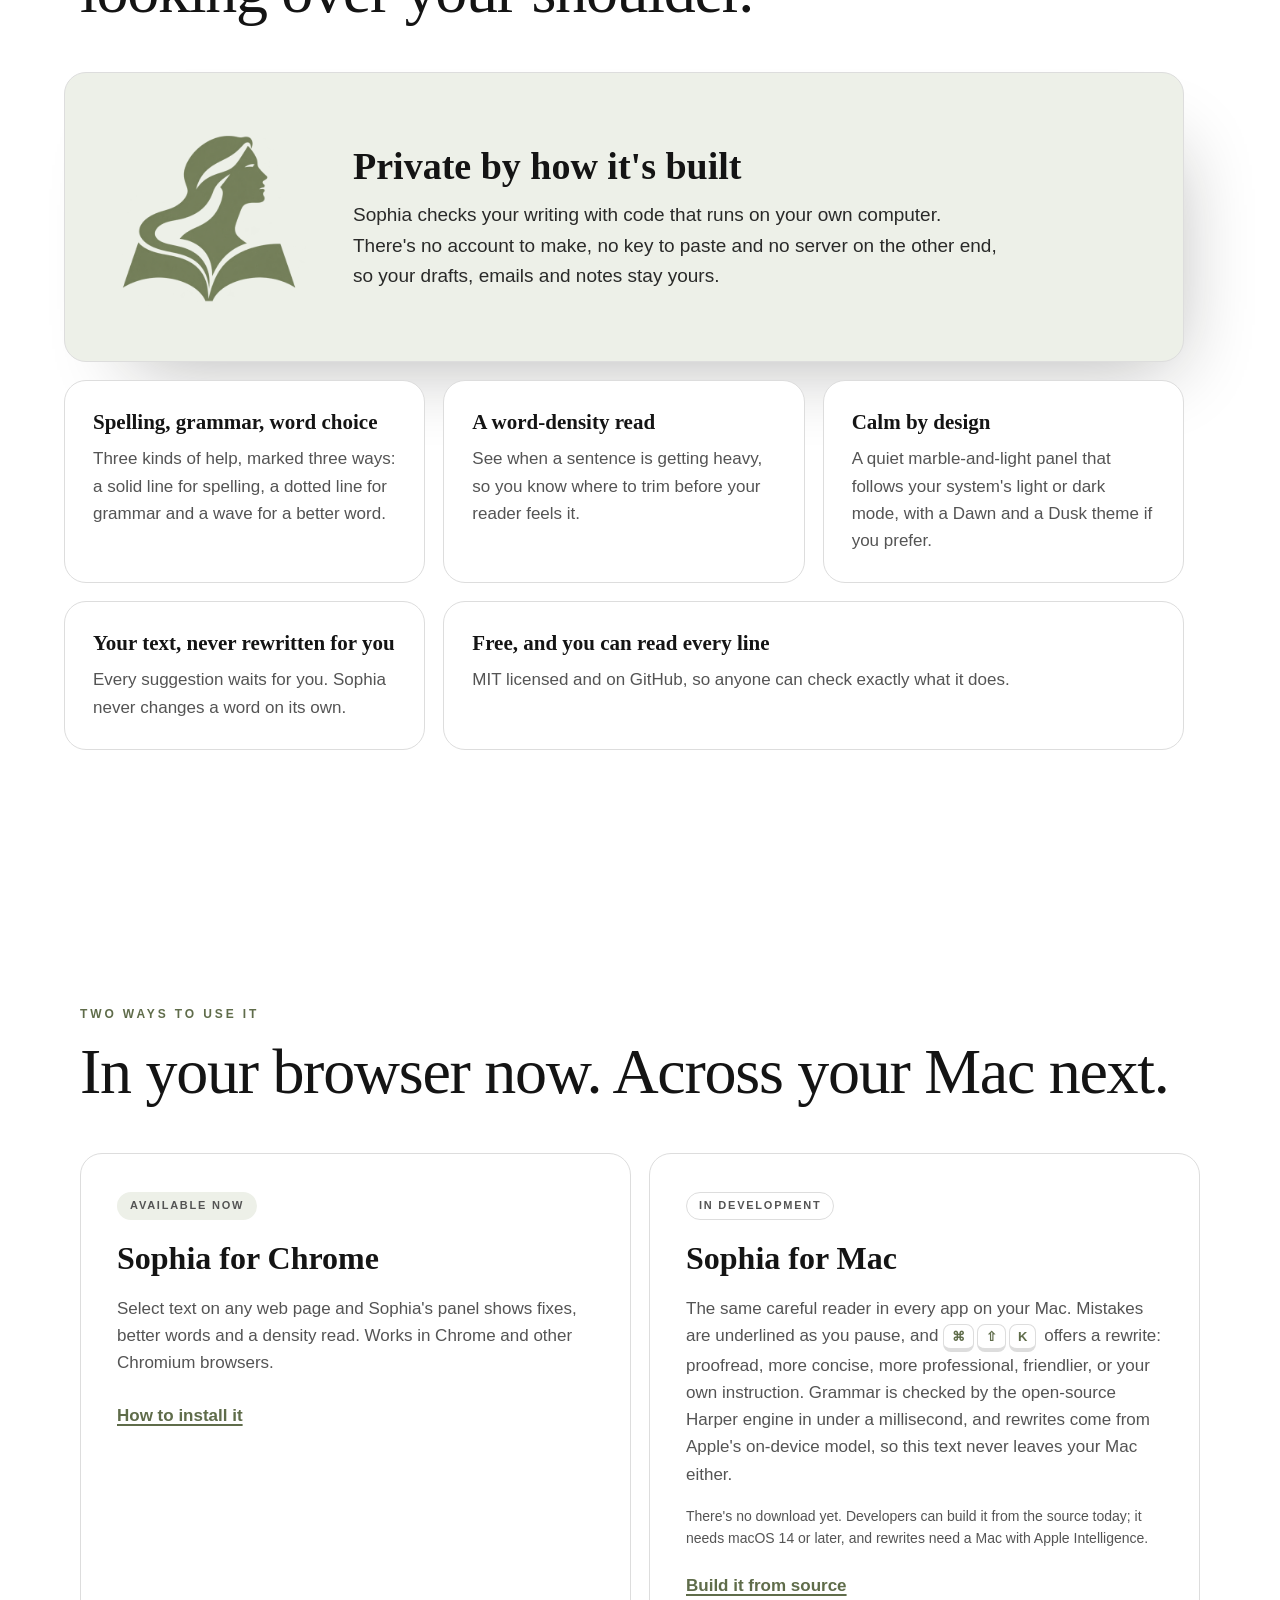
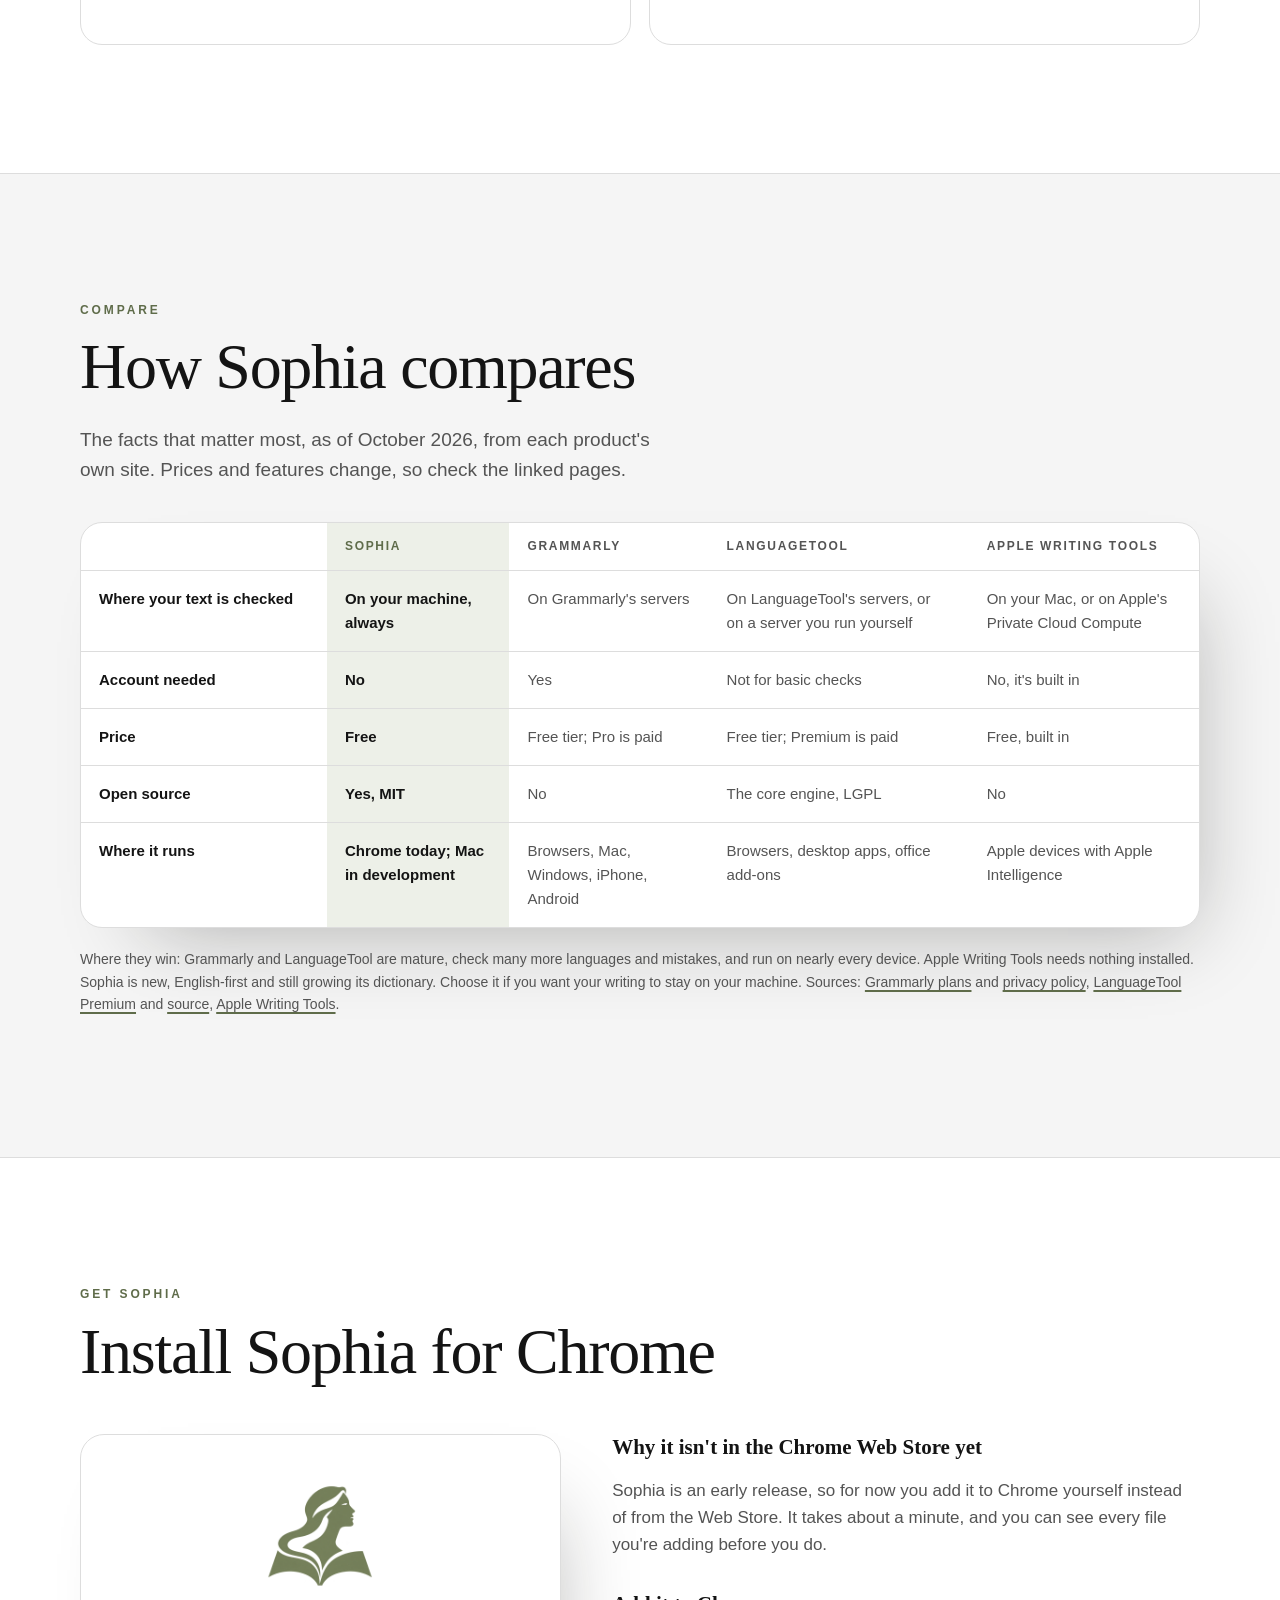
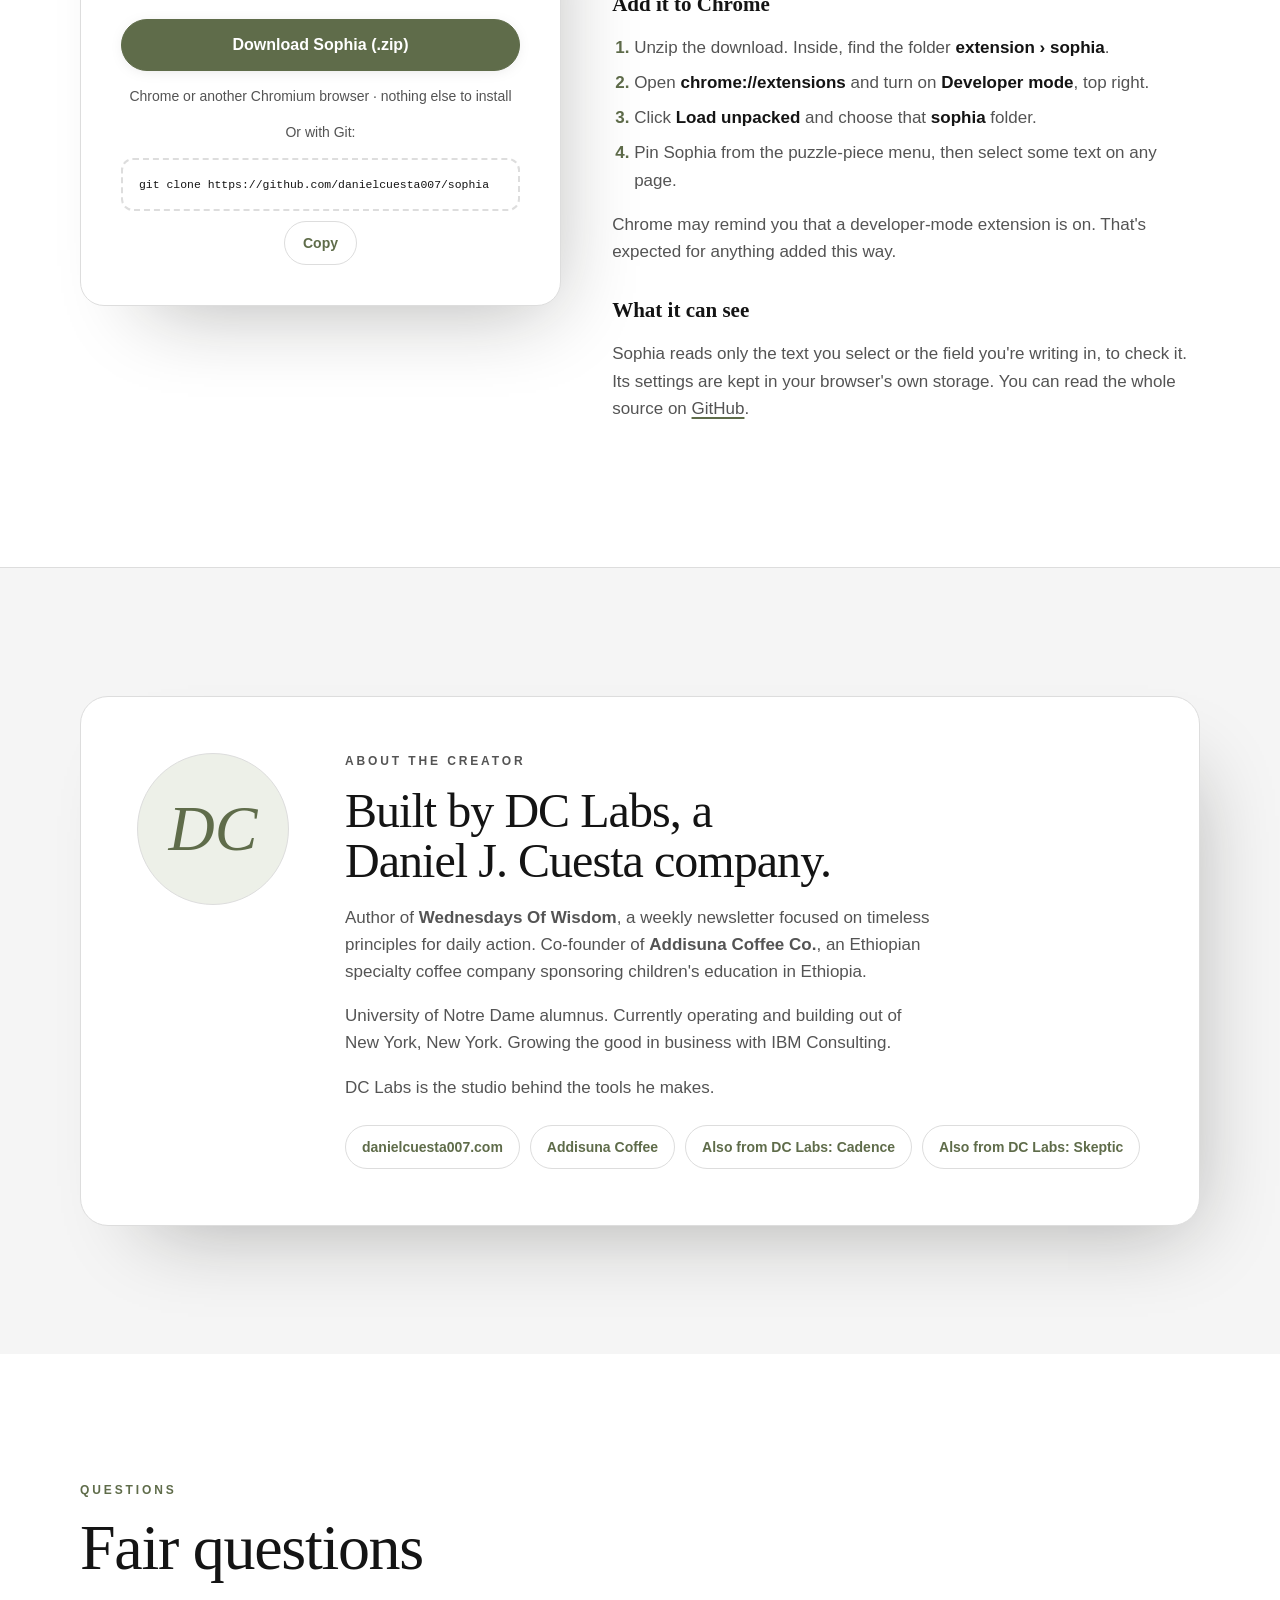
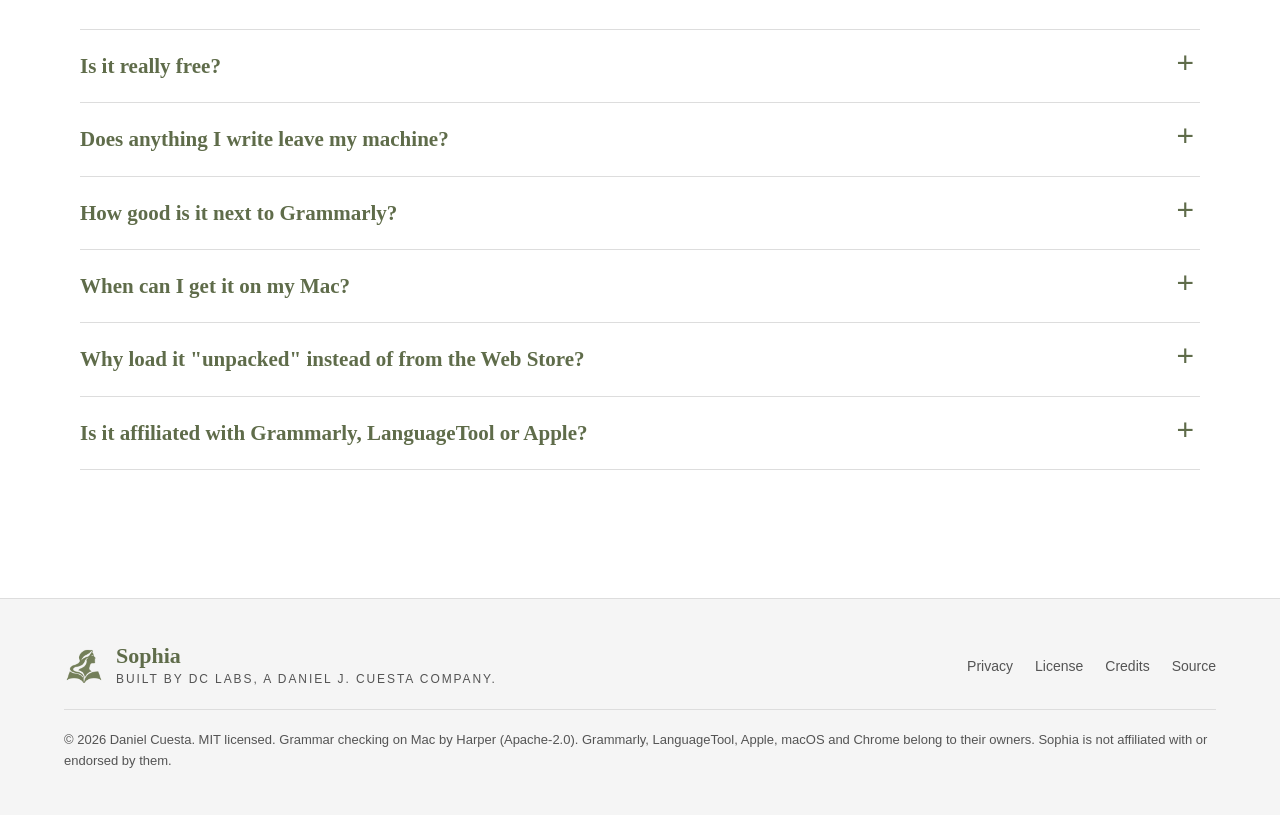
==== commit 35960fb6: "Point every link at the renamed danielcuesta007 GitHub account The site's Source, Download (.zip), g" ====
--- a/site/index.html
+++ b/site/index.html
@@ -96,7 +96,7 @@
       <h3>Sophia for Mac</h3>
       <p>The same careful reader in every app on your Mac. Mistakes are underlined as you pause, and <kbd>⌘</kbd><kbd>⇧</kbd><kbd>K</kbd> offers a rewrite: proofread, more concise, more professional, friendlier, or your own instruction. Grammar is checked by the open-source Harper engine in under a millisecond, and rewrites come from Apple's on-device model, so this text never leaves your Mac either.</p>
       <p class="small">There's no download yet. Developers can build it from the source today; it needs macOS 14 or later, and rewrites need a Mac with Apple Intelligence.</p>
-      <a class="text-link" href="https://github.com/danieljcuesta007/sophia#build-and-run" rel="noopener">Build it from source</a>
+      <a class="text-link" href="https://github.com/danielcuesta007/sophia#build-and-run" rel="noopener">Build it from source</a>
     </article>
   </div>
 </section>
@@ -126,11 +126,11 @@
   <div class="download-grid">
     <div class="download-card">
       <img src="icon-512.png" alt="The Sophia app icon" width="120" height="120">
-      <a class="button" href="https://github.com/danieljcuesta007/sophia/archive/refs/heads/main.zip">Download Sophia (.zip)</a>
+      <a class="button" href="https://github.com/danielcuesta007/sophia/archive/refs/heads/main.zip">Download Sophia (.zip)</a>
       <p class="small">Chrome or another Chromium browser · nothing else to install</p>
       <p class="small">Or with Git:</p>
-      <pre><code>git clone https://github.com/danieljcuesta007/sophia</code></pre>
-      <button type="button" class="copy" data-copy="git clone https://github.com/danieljcuesta007/sophia">Copy</button>
+      <pre><code>git clone https://github.com/danielcuesta007/sophia</code></pre>
+      <button type="button" class="copy" data-copy="git clone https://github.com/danielcuesta007/sophia">Copy</button>
     </div>
     <div class="first-open">
       <h3 id="why-unpacked">Why it isn't in the Chrome Web Store yet</h3>
@@ -144,7 +144,7 @@
       </ol>
       <p>Chrome may remind you that a developer-mode extension is on. That's expected for anything added this way.</p>
       <h3>What it can see</h3>
-      <p>Sophia reads only the text you select or the field you're writing in, to check it. Its settings are kept in your browser's own storage. You can read the whole source on <a href="https://github.com/danieljcuesta007/sophia" rel="noopener">GitHub</a>.</p>
+      <p>Sophia reads only the text you select or the field you're writing in, to check it. Its settings are kept in your browser's own storage. You can read the whole source on <a href="https://github.com/danielcuesta007/sophia" rel="noopener">GitHub</a>.</p>
     </div>
   </div>
 </section>
@@ -174,7 +174,7 @@
   <details><summary>Is it really free?</summary><p>Yes. Sophia is open source under the MIT license, with no account, trial or word limit.</p></details>
   <details><summary>Does anything I write leave my machine?</summary><p>No. Your text is checked by code running on your computer, and Sophia sends nothing you write anywhere. The Chrome panel loads its typefaces from Google Fonts, which is a request for fonts, not for your text, and it falls back to your system's fonts without it.</p></details>
   <details><summary>How good is it next to Grammarly?</summary><p>Honestly, it's earlier. Sophia catches common spelling slips, grammar mistakes and confusable words, but its spelling list is still small and it checks English first. It's built for people who would rather have a careful local reader than send their writing to a server.</p></details>
-  <details><summary>When can I get it on my Mac?</summary><p>The Mac version is built and in testing. Until there's a download, developers can <a href="https://github.com/danieljcuesta007/sophia#build-and-run" rel="noopener">build it from the source</a>.</p></details>
+  <details><summary>When can I get it on my Mac?</summary><p>The Mac version is built and in testing. Until there's a download, developers can <a href="https://github.com/danielcuesta007/sophia#build-and-run" rel="noopener">build it from the source</a>.</p></details>
   <details><summary>Why load it "unpacked" instead of from the Web Store?</summary><p>It's an early release. <a href="#why-unpacked">Here's why, and how to add it</a> in about a minute.</p></details>
   <details><summary>Is it affiliated with Grammarly, LanguageTool or Apple?</summary><p>No. They're named only to compare and to credit. Sophia is an independent project.</p></details>
 </section>
@@ -188,7 +188,7 @@
     <a href="legal.html#privacy">Privacy</a>
     <a href="legal.html#license">License</a>
     <a href="legal.html#credits">Credits</a>
-    <a href="https://github.com/danieljcuesta007/sophia" rel="noopener">Source</a>
+    <a href="https://github.com/danielcuesta007/sophia" rel="noopener">Source</a>
   </nav>
   <p class="fineprint">© 2026 Daniel Cuesta. MIT licensed. Grammar checking on Mac by Harper (Apache-2.0). Grammarly, LanguageTool, Apple, macOS and Chrome belong to their owners. Sophia is not affiliated with or endorsed by them.</p>
 </footer>
